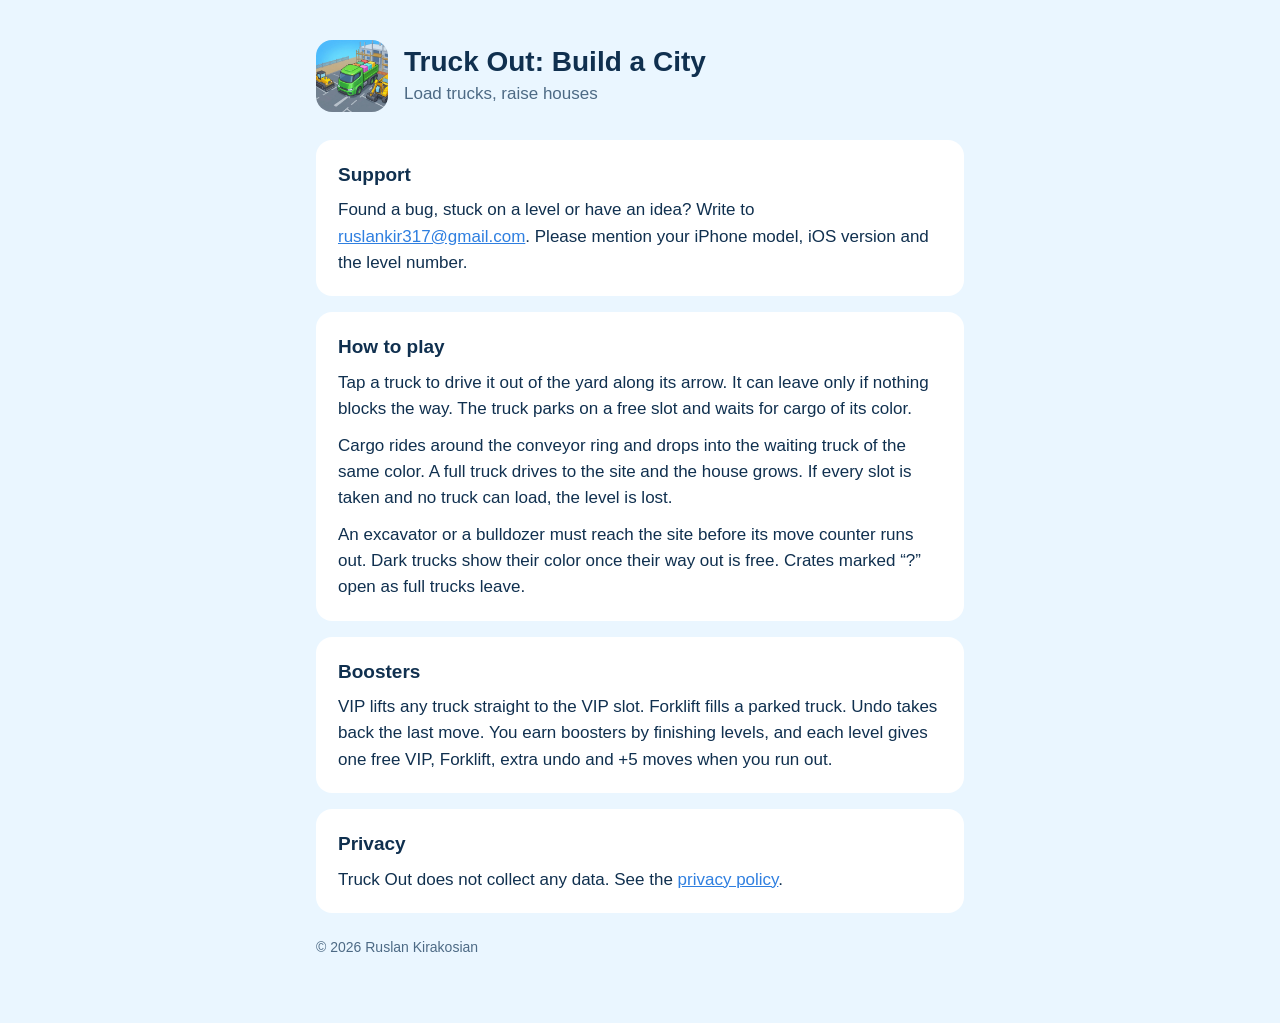
==== truck-out/index.html @ 0b2dad9f "Add the Truck Out support and privacy pages Co-Authored-By: Claude Opus 5.5 <noreply@anthropic.com> " ====
<!doctype html>
<html lang="en">
<head>
<meta charset="utf-8">
<meta name="viewport" content="width=device-width, initial-scale=1">
<title>Truck Out: Build a City — Support</title>
<link rel="stylesheet" href="../style.css">
</head>
<body>
<main>
  <header>
    <img src="icon.png" alt="Truck Out icon">
    <div>
      <h1>Truck Out: Build a City</h1>
      <p class="sub">Load trucks, raise houses</p>
    </div>
  </header>
  <section>
    <h2>Support</h2>
    <p>Found a bug, stuck on a level or have an idea? Write to <a href="mailto:ruslankir317@gmail.com">ruslankir317@gmail.com</a>. Please mention your iPhone model, iOS version and the level number.</p>
  </section>
  <section>
    <h2>How to play</h2>
    <p>Tap a truck to drive it out of the yard along its arrow. It can leave only if nothing blocks the way. The truck parks on a free slot and waits for cargo of its color.</p>
    <p>Cargo rides around the conveyor ring and drops into the waiting truck of the same color. A full truck drives to the site and the house grows. If every slot is taken and no truck can load, the level is lost.</p>
    <p>An excavator or a bulldozer must reach the site before its move counter runs out. Dark trucks show their color once their way out is free. Crates marked “?” open as full trucks leave.</p>
  </section>
  <section>
    <h2>Boosters</h2>
    <p>VIP lifts any truck straight to the VIP slot. Forklift fills a parked truck. Undo takes back the last move. You earn boosters by finishing levels, and each level gives one free VIP, Forklift, extra undo and +5 moves when you run out.</p>
  </section>
  <section>
    <h2>Privacy</h2>
    <p>Truck Out does not collect any data. See the <a href="privacy.html">privacy policy</a>.</p>
  </section>
  <footer>© 2026 Ruslan Kirakosian</footer>
</main>
</body>
</html>
---- style.css ----
:root { --bg: #EAF6FF; --ink: #10304F; --muted: #4D6A85; --card: #FFFFFF; --accent: #2F7FE0; }
@media (prefers-color-scheme: dark) { :root { --bg: #0E1B28; --ink: #E7F1FA; --muted: #9DB4C8; --card: #16283A; --accent: #6FB0FF; } }
* { box-sizing: border-box; }
body { margin: 0; background: var(--bg); color: var(--ink); font: 17px/1.55 -apple-system, BlinkMacSystemFont, "Segoe UI", Roboto, sans-serif; }
main { max-width: 680px; margin: 0 auto; padding: 40px 16px 64px; }
header { display: flex; align-items: center; gap: 16px; margin-bottom: 28px; }
header img { width: 72px; height: 72px; border-radius: 16px; }
h1 { margin: 0; font-size: 28px; line-height: 1.2; }
.sub { margin: 2px 0 0; color: var(--muted); }
section { background: var(--card); border-radius: 16px; padding: 20px 22px; margin-bottom: 16px; }
h2 { margin: 0 0 8px; font-size: 19px; }
p { margin: 0 0 10px; }
p:last-child { margin-bottom: 0; }
a { color: var(--accent); }
footer { color: var(--muted); font-size: 14px; margin-top: 24px; }
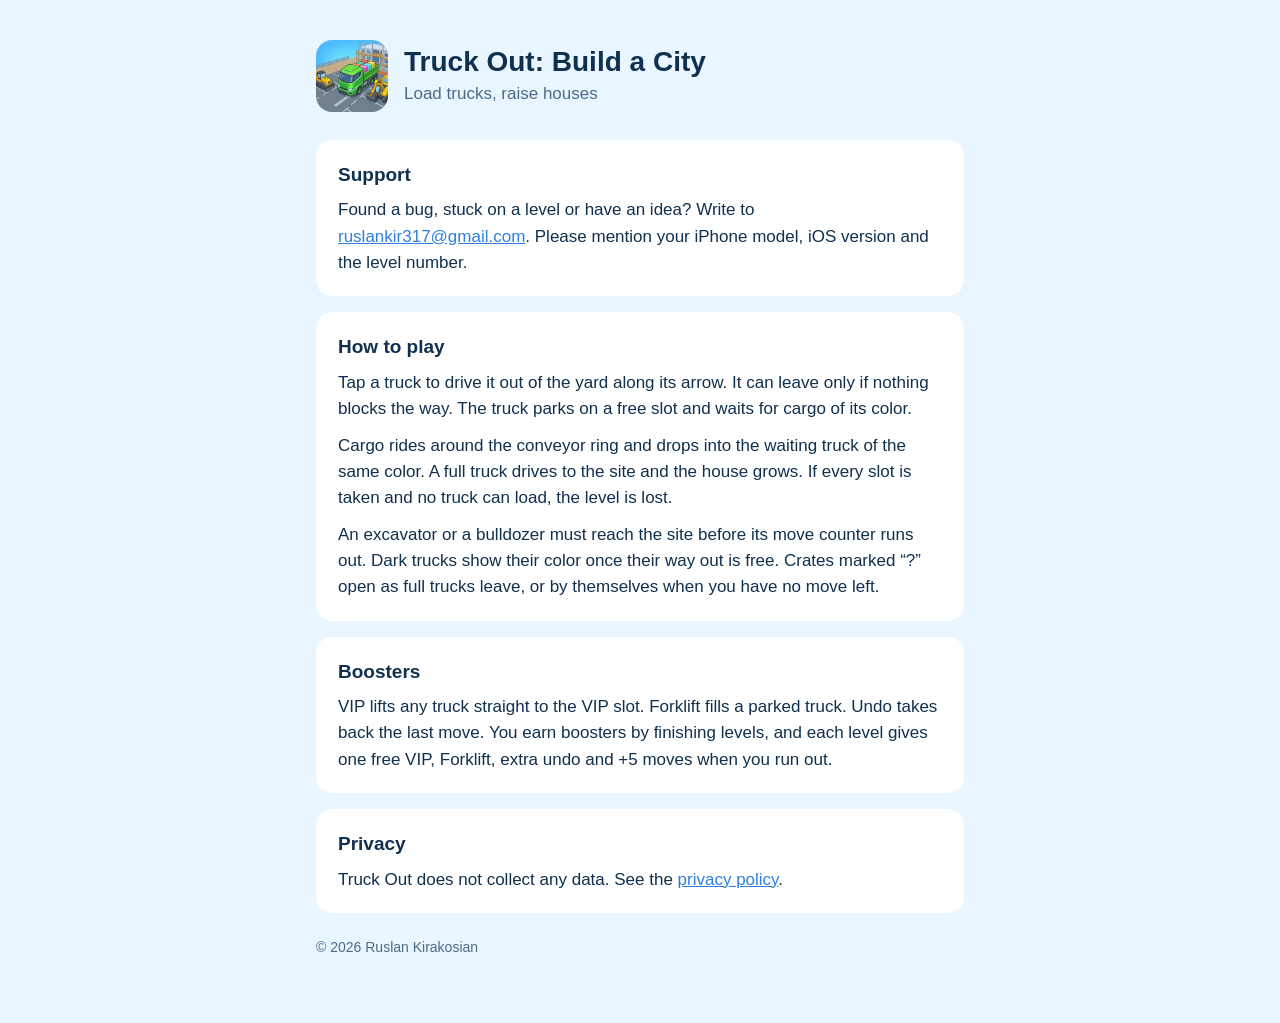
==== commit 17eb87b2: "Mention that crates open by themselves when the player is stuck Co-Authored-By: Claude Opus 5.5 <nor" ====
--- a/truck-out/index.html
+++ b/truck-out/index.html
@@ -23,7 +23,7 @@
     <h2>How to play</h2>
     <p>Tap a truck to drive it out of the yard along its arrow. It can leave only if nothing blocks the way. The truck parks on a free slot and waits for cargo of its color.</p>
     <p>Cargo rides around the conveyor ring and drops into the waiting truck of the same color. A full truck drives to the site and the house grows. If every slot is taken and no truck can load, the level is lost.</p>
-    <p>An excavator or a bulldozer must reach the site before its move counter runs out. Dark trucks show their color once their way out is free. Crates marked “?” open as full trucks leave.</p>
+    <p>An excavator or a bulldozer must reach the site before its move counter runs out. Dark trucks show their color once their way out is free. Crates marked “?” open as full trucks leave, or by themselves when you have no move left.</p>
   </section>
   <section>
     <h2>Boosters</h2>
